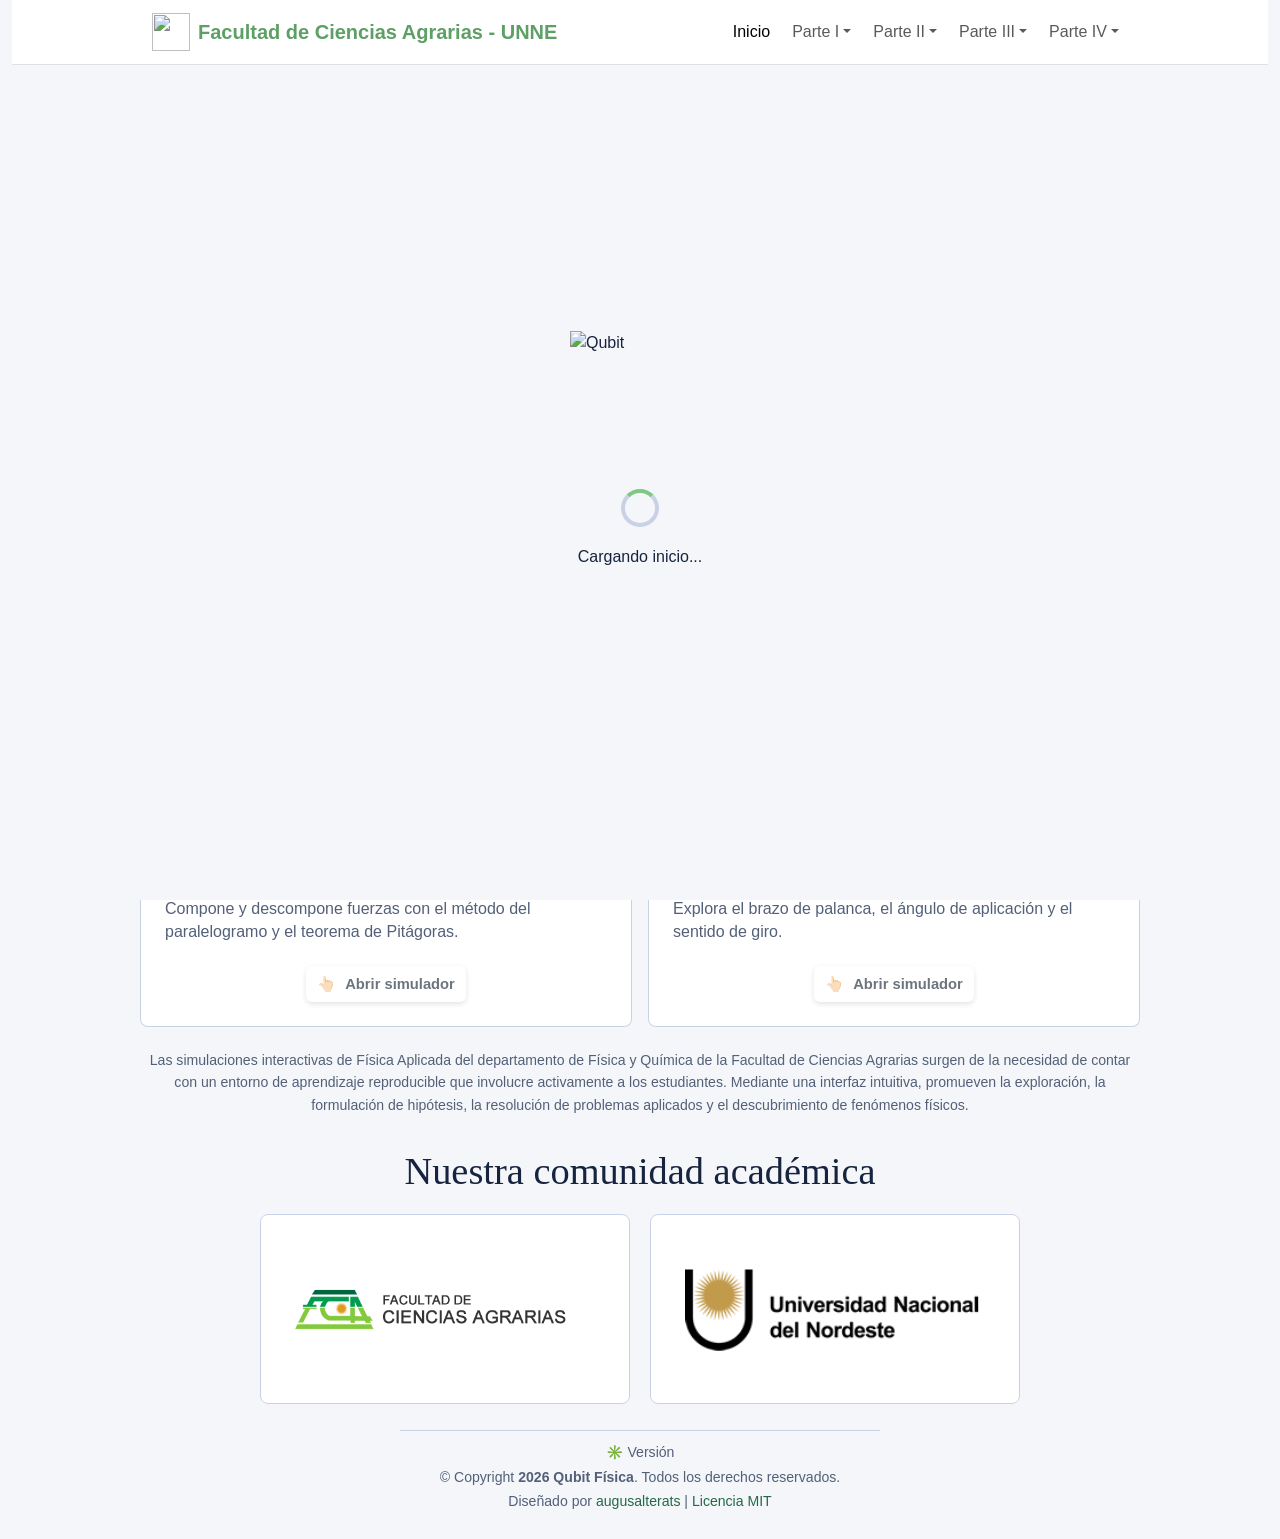
==== index.html @ 50d471bc "commit 01" ====
<!doctype html>
<html lang="es">

<head>
  <meta charset="utf-8">
  <meta name="viewport" content="width=device-width, initial-scale=1">
  <meta name="description" content="Selecciona un instrumento para practicar mediciones de Física.">
  <title>Simuladores | Física Aplicada</title>
  <link rel="icon" type="image/svg+xml" href="icoQubit.svg">
  <link href="https://cdn.jsdelivr.net/npm/bootstrap@5.3.3/dist/css/bootstrap.min.css" rel="stylesheet">
  <style>
    :root {
      color-scheme: light;
      --tinta: #17243f;
      --azul: #314986;
      --verde: #236943;
      --verde-marca: #4b8f57;
      --verde-marca-claro: #5e9f66;
      --fondo: #f4f6fa;
      --linea: #c9d2e4;
    }

    * {
      box-sizing: border-box;
    }

    body {
      min-height: 100vh;
      margin: 0;
      padding: 0 12px 24px;
      background: var(--fondo);
      color: var(--tinta);
      font-family: Arial, sans-serif;
    }

    #particulas {
      position: fixed;
      z-index: 0;
      inset: 0;
      display: block;
      width: 100%;
      height: 100%;
      pointer-events: none;
    }

    .barra-sitio {
      position: relative;
      z-index: 11;
    }

    .barra-sitio .container {
      max-width: 1000px;
    }

    .navbar-brand img {
      width: 38px;
      height: 38px;
      object-fit: contain;
    }

    .navbar-brand {
      color: var(--verde-marca-claro);
      transition: color .18s ease;
    }

    .navbar-brand:hover,
    .navbar-brand:focus {
      color: #3e7f49;
    }

    .barra-sitio .nav-link {
      border: 1px solid transparent;
      border-radius: 6px;
      transition: border-color .18s ease, box-shadow .18s ease;
    }

    .barra-sitio .nav-link:hover,
    .barra-sitio .nav-link:focus-visible {
      background: transparent;
      border-color: var(--azul);
      color: var(--azul);
      box-shadow: 0 2px 7px #17243f24;
    }

    .pantalla-carga {
      position: fixed;
      inset: 0;
      z-index: 10;
      display: flex;
      flex-direction: column;
      align-items: center;
      justify-content: center;
      gap: 18px;
      background: var(--fondo);
      pointer-events: none;
      transition: opacity .35s, visibility .35s;
    }

    .pantalla-carga.oculta {
      opacity: 0;
      visibility: hidden;
    }

    .gif-qubit {
      width: 140px;
      height: 140px;
      object-fit: contain;
    }

    .spinner {
      width: 38px;
      height: 38px;
      border: 4px solid var(--linea);
      border-top-color: #81c784;
      border-radius: 50%;
      animation: girar .8s linear infinite;
    }

    @keyframes girar {
      to {
        transform: rotate(360deg);
      }
    }

    main {
      position: relative;
      z-index: 1;
      width: min(100%, 1000px);
      margin: 32px auto 0;
    }

    header {
      margin-bottom: 28px;
    }

    .sobrelinea {
      margin: 0 0 8px;
      color: var(--verde);
      font-size: .82rem;
      font-weight: 700;
      text-transform: uppercase;
    }

    h1 {
      margin: 0;
      color: var(--azul);
      font-size: clamp(1.8rem, 5vw, 2.5rem);
    }

    header p {
      margin: 10px 0 0;
      color: #536078;
      line-height: 1.5;
    }

    header p + p {
      margin-top: 2px;
    }

    .opciones {
      display: grid;
      grid-template-columns: repeat(2, minmax(0, 1fr));
      gap: 16px;
    }

    .opcion {
      min-height: 210px;
      display: flex;
      flex-direction: column;
      align-items: flex-start;
      padding: 24px;
      border: 1px solid var(--linea);
      border-top: 4px solid var(--bs-primary);
      border-radius: 8px;
      background: #fff;
      color: inherit;
      text-decoration: none;
      transition: border-color .18s ease, transform .18s ease, box-shadow .18s ease;
    }

    .opcion:nth-child(5n + 2) {
      border-top-color: var(--bs-success);
    }

    .opcion:nth-child(5n + 3) {
      border-top-color: var(--bs-warning);
    }

    .opcion:nth-child(5n + 4) {
      border-top-color: var(--bs-danger);
    }

    .opcion:nth-child(5n + 5) {
      border-top-color: var(--bs-info);
    }

    .opcion:hover {
      transform: translateY(-3px);
      box-shadow: 0 8px 22px #14204218;
    }

    .opcion:focus-visible {
      outline: 3px solid #c2410c;
      outline-offset: 3px;
    }

    .simbolo {
      display: block;
      width: 48px;
      height: 48px;
      margin-bottom: 14px;
      color: var(--azul);
    }

    .simbolo svg {
      display: block;
      width: 100%;
      height: 100%;
      color: var(--azul);
    }

    .simbolo svg * {
      fill: none;
      stroke: currentColor;
      stroke-width: 2.2;
      stroke-linecap: round;
      stroke-linejoin: round;
    }

    .simbolo svg .brote {
      stroke: var(--verde);
    }

    .opcion:last-child .simbolo {
      color: var(--verde);
    }

    h2 {
      margin: 0;
      font-size: 1.3rem;
    }

    .descripcion {
      margin: 8px 0 22px;
      color: #536078;
      line-height: 1.45;
    }

    .abrir {
      display: inline-flex;
      align-items: center;
      align-self: center;
      gap: 10px;
      margin-top: auto;
      padding: 7px 11px;
      border-radius: 6px;
      background: #fff;
      box-shadow: 0 2px 5px #17243f20;
      color: var(--azul);
      font-size: .92rem;
      font-weight: 700;
      transition: background-color .18s ease, box-shadow .18s ease;
    }

    .opcion:last-child .abrir {
      color: var(--verde);
    }

    .opcion:hover .abrir {
      background: #fff;
      box-shadow: 0 4px 9px #17243f30;
    }

    .opcion:last-child:hover .abrir {
      background: #fff;
    }

    .abrir>span {
      transition: transform .18s ease;
    }

    .opcion:hover .abrir>span {
      transform: translateX(3px);
    }

    footer {
      position: relative;
      z-index: 1;
      margin: 22px auto 0;
      color: #536078;
      font-size: .88rem;
      line-height: 1.6;
      text-align: center;
    }

    footer p {
      margin: 2px 0;
    }

    footer .presentacion {
      text-align: center;
    }

    .instituciones {
      margin: 32px auto 26px;
      max-width: 760px;
    }

    .instituciones h2 {
      margin-bottom: 20px;
      color: var(--tinta);
      font-family: Georgia, 'Times New Roman', serif;
      font-size: clamp(1.7rem, 4vw, 2.4rem);
    }

    .logos-instituciones {
      display: grid;
      grid-template-columns: repeat(2, minmax(0, 1fr));
      gap: 20px;
    }

    .logo-institucion {
      display: flex;
      align-items: center;
      justify-content: center;
      min-height: 190px;
      padding: 28px;
      border: 1px solid var(--linea);
      border-radius: 8px;
      background: #fff;
      transition: transform .18s ease, box-shadow .18s ease;
    }

    .logo-institucion:hover {
      transform: translateY(-3px);
      box-shadow: 0 8px 22px #14204218;
    }

    .logo-institucion:focus-visible {
      outline: 3px solid var(--verde);
      outline-offset: 4px;
    }

    .logo-institucion img {
      display: block;
      width: 100%;
      max-width: 300px;
      height: 100px;
      object-fit: contain;
    }

    .separador-version {
      width: min(480px, 85%);
      margin: 10px auto;
      border: 0;
      border-top: 1px solid var(--linea);
      opacity: 1;
    }

    footer a {
      color: var(--verde);
      text-decoration: none;
    }

    @media (max-width: 600px) {
      body {
        padding: 0 12px 16px;
      }

      main {
        margin-top: 22px;
      }

      .opciones {
        grid-template-columns: 1fr;
      }

      .opcion {
        min-height: 180px;
      }

      .logos-instituciones {
        grid-template-columns: 1fr;
        gap: 14px;
      }

      .logo-institucion {
        min-height: 160px;
      }
    }

    @media (prefers-reduced-motion: reduce) {

      *,
      *::before,
      *::after {
        transition-duration: .01ms !important;
      }

      .spinner {
        animation: none;
      }
    }

    .menu-parte {
      max-width: calc(100vw - 24px);
      max-height: 70vh;
      overflow-y: auto;
    }

    .menu-parte .dropdown-header {
      white-space: normal;
      overflow-wrap: anywhere;
    }

    .menu-parte .titulo-parte {
      color: var(--azul);
      font-weight: 700;
    }
  </style>
  <link rel="stylesheet" href="responsive.css">
</head>

<body>
  <canvas id="particulas" aria-hidden="true"></canvas>
  <div class="pantalla-carga" id="pantallaCarga" role="status" aria-live="polite">
    <img class="gif-qubit" src="qubit.gif" alt="Qubit">
    <span class="spinner" aria-hidden="true"></span>
    <span>Cargando inicio...</span>
  </div>
  <nav class="navbar navbar-expand-xl bg-white border-bottom barra-sitio" aria-label="Navegación principal">
    <div class="container">
      <a class="navbar-brand d-flex align-items-center gap-2 fw-bold" href="index.html"><img src="logoQubit.svg"
          alt=""><span>Facultad de Ciencias Agrarias - UNNE</span></a>
      <button class="navbar-toggler" type="button" data-bs-toggle="collapse" data-bs-target="#menuPrincipal"
        aria-controls="menuPrincipal" aria-expanded="false" aria-label="Abrir o cerrar navegación">
        <span class="navbar-toggler-icon"></span>
      </button>
      <div class="collapse navbar-collapse" id="menuPrincipal">
        <div class="navbar-nav ms-auto gap-1">
          <a class="nav-link active" href="index.html" aria-current="page">Inicio</a>
          <div class="nav-item dropdown">
            <button class="nav-link dropdown-toggle" type="button" data-bs-toggle="dropdown" aria-expanded="false">Parte
              I</button>
            <ul class="dropdown-menu menu-parte">
              <li>
                <h6 class="dropdown-header titulo-parte">MECÁNICA</h6>
              </li>
              <li>
                <hr class="dropdown-divider">
              </li>
              <li>
                <h6 class="dropdown-header">UNIDAD 1 - MEDICIONES</h6>
              </li>
              <li><a class="dropdown-item" href="vernier.html">Calibre Vernier</a></li>
              <li><a class="dropdown-item" href="micrometro.html">Micrómetro</a></li>
              <li><a class="dropdown-item" href="pipeta.html">Pipeta graduada</a></li>
              <li><a class="dropdown-item" href="probeta.html">Probeta graduada</a></li>
              <li>
                <hr class="dropdown-divider">
              </li>
              <li>
                <h6 class="dropdown-header">UNIDAD 2 - ESTÁTICA</h6>
              </li>
              <li><a class="dropdown-item" href="fuerzas.html">Fuerzas en el plano XY</a></li>
              <li><a class="dropdown-item" href="torque.html">Torque o momento de una fuerza</a></li>
              <li>
                <hr class="dropdown-divider">
              </li>
              <li>
                <h6 class="dropdown-header">UNIDAD 3 - CINEMÁTICA</h6>
              </li>
              <li><button class="dropdown-item" type="button" disabled>Próximamente</button></li>
              <li>
                <hr class="dropdown-divider">
              </li>
              <li>
                <h6 class="dropdown-header">UNIDAD 4 - DINÁMICA</h6>
              </li>
              <li><button class="dropdown-item" type="button" disabled>Próximamente</button></li>
              <li>
                <hr class="dropdown-divider">
              </li>
              <li>
                <h6 class="dropdown-header">UNIDAD 5 - TRABAJO Y ENERGÍA</h6>
              </li>
              <li><button class="dropdown-item" type="button" disabled>Próximamente</button></li>
            </ul>
          </div>
          <div class="nav-item dropdown">
            <button class="nav-link dropdown-toggle" type="button" data-bs-toggle="dropdown" aria-expanded="false">Parte
              II</button>
            <ul class="dropdown-menu menu-parte">
              <li>
                <h6 class="dropdown-header titulo-parte">ESTÁTICA Y DINÁMICA DE LOS FLUIDOS</h6>
              </li>
              <li>
                <hr class="dropdown-divider">
              </li>
              <li>
                <h6 class="dropdown-header">UNIDAD 6 - HIDROSTÁTICA</h6>
              </li>
              <li><button class="dropdown-item" type="button" disabled>Próximamente</button></li>
              <li>
                <hr class="dropdown-divider">
              </li>
              <li>
                <h6 class="dropdown-header">UNIDAD 7 - HIDRODINÁMICA</h6>
              </li>
              <li><button class="dropdown-item" type="button" disabled>Próximamente</button></li>
              <li>
                <hr class="dropdown-divider">
              </li>
              <li>
                <h6 class="dropdown-header">UNIDAD 8 - FENÓMENOS DE TRANSPORTE</h6>
              </li>
              <li><button class="dropdown-item" type="button" disabled>Próximamente</button></li>
              <li>
                <hr class="dropdown-divider">
              </li>
              <li>
                <h6 class="dropdown-header">UNIDAD 9 - FENÓMENOS DE SUPERFICIE</h6>
              </li>
              <li><button class="dropdown-item" type="button" disabled>Próximamente</button></li>
            </ul>
          </div>
          <div class="nav-item dropdown">
            <button class="nav-link dropdown-toggle" type="button" data-bs-toggle="dropdown" aria-expanded="false">Parte
              III</button>
            <ul class="dropdown-menu menu-parte">
              <li>
                <h6 class="dropdown-header titulo-parte">CALOR Y TERMODINÁMICA</h6>
              </li>
              <li>
                <hr class="dropdown-divider">
              </li>
              <li>
                <h6 class="dropdown-header">UNIDAD 10 - CALOR Y TEMPERATURA</h6>
              </li>
              <li><button class="dropdown-item" type="button" disabled>Próximamente</button></li>
              <li>
                <hr class="dropdown-divider">
              </li>
              <li>
                <h6 class="dropdown-header">UNIDAD 11 - TRABAJO EN TERMODINÁMICA</h6>
              </li>
              <li><button class="dropdown-item" type="button" disabled>Próximamente</button></li>
            </ul>
          </div>
          <div class="nav-item dropdown">
            <button class="nav-link dropdown-toggle" type="button" data-bs-toggle="dropdown" aria-expanded="false">Parte
              IV</button>
            <ul class="dropdown-menu menu-parte">
              <li>
                <h6 class="dropdown-header titulo-parte">ELECTRICIDAD Y MAGNETISMO</h6>
              </li>
              <li>
                <hr class="dropdown-divider">
              </li>
              <li>
                <h6 class="dropdown-header">UNIDAD 12 - CAMPO ELÉCTRICO</h6>
              </li>
              <li><button class="dropdown-item" type="button" disabled>Próximamente</button></li>
              <li>
                <hr class="dropdown-divider">
              </li>
              <li>
                <h6 class="dropdown-header">UNIDAD 13 - CIRCUITOS DE CORRIENTE CONTINUA</h6>
              </li>
              <li><button class="dropdown-item" type="button" disabled>Próximamente</button></li>
              <li>
                <hr class="dropdown-divider">
              </li>
              <li>
                <h6 class="dropdown-header">UNIDAD 14 - CAMPO MAGNÉTICO Y FEM INDUCIDA</h6>
              </li>
              <li><button class="dropdown-item" type="button" disabled>Próximamente</button></li>
              <li>
                <hr class="dropdown-divider">
              </li>
              <li>
                <h6 class="dropdown-header">UNIDAD 15 - ONDAS Y ESPECTRO ELECTROMAGNÉTICO</h6>
              </li>
              <li><button class="dropdown-item" type="button" disabled>Próximamente</button></li>
            </ul>
          </div>
        </div>
      </div>
    </div>
  </nav>
  <main inert>
    <header>
      <p class="sobrelinea">Física Aplicada · Departamento de Física y Química </p>
      <h1>Simulaciones interactivas de Física Aplicada</h1>
      <p>💡<em> Diseñado disciplinar y pedagógicamente por el Profesor en Física <strong>Augusto Rodrigo Alterats</strong>.</em></p>
      <p>📌 Selecciona el simulador que quieres utilizar.</p>
    </header>
    <nav class="opciones" aria-label="Simuladores disponibles">
      <a class="opcion card" href="vernier.html">
        <span class="simbolo" aria-hidden="true">
          <svg viewBox="0 0 56 56" focusable="false">
            <path d="M7 21h42v14H7zM13 21v8M19 21v5M25 21v8M31 21v5M37 21v8M43 21v5" />
            <path d="M30 35v8h14v-8M33 39h8M35 39v3M38 39v2M41 39v3" />
          </svg>
        </span>
        <h2>Calibre Vernier</h2>
        <p class="descripcion">Practica la lectura de la regla principal y el nonio.</p>
        <span class="abrir text-secondary"><span aria-hidden="true">👆🏻</span>Abrir simulador</span>
      </a>
      <a class="opcion card" href="micrometro.html">
        <span class="simbolo" aria-hidden="true">
          <svg viewBox="0 0 56 56" focusable="false">
            <path d="M43 10H29a18 18 0 1 0 0 36h14M43 10v11M43 46V35" />
            <path d="M25 28h5M36 28h4M40 24v8h4M44 22h7v12h-7zM47 24v2M49 24v2M47 30v2M49 30v2" />
            <path class="brote" d="M30 28c1-5 5-7 7-5-1 4-3 5-7 5m1-1 4-3" />
          </svg>
        </span>
        <h2>Micrómetro</h2>
        <p class="descripcion">Practica la lectura del manguito, el tambor y el nonio.</p>
        <span class="abrir text-secondary"><span aria-hidden="true">👆🏻</span>Abrir simulador</span>
      </a>
      <a class="opcion card" href="pipeta.html">
        <span class="simbolo" aria-hidden="true"><svg viewBox="0 0 56 56">
            <path d="M22 5v35l6 11 6-11V5M22 17h12M22 23h7M22 29h12M22 35h7" />
            <path class="brote" d="M23 20q5 6 10 0" />
          </svg></span>
        <h2>Pipeta graduada</h2>
        <p class="descripcion">Practica el enrase con menisco cóncavo o convexo y distintas divisiones de escala.</p>
        <span class="abrir text-secondary"><span aria-hidden="true">👆🏻</span>Abrir simulador</span>
      </a>
      <a class="opcion card" href="probeta.html">
        <span class="simbolo" aria-hidden="true"><svg viewBox="0 0 56 56" focusable="false">
            <path d="M19 5v37h18V5M17 5h22M25 42v5h6v-5M14 47h28v5H14zM28 12h9M32 19h5M28 26h9M32 33h5" />
            <path class="brote" d="M20 22q8 6 16 0" />
          </svg></span>
        <h2>Probeta graduada</h2>
        <p class="descripcion">Practica la lectura del volumen y el enrase con distintos meniscos y divisiones de
          escala.</p>
        <span class="abrir text-secondary"><span aria-hidden="true">👆🏻</span>Abrir simulador</span>
      </a>
      <a class="opcion card" href="fuerzas.html">
        <span class="simbolo" aria-hidden="true"><svg viewBox="0 0 56 56">
            <path d="M8 46h40M10 48V8M10 44l30-28M32 16h8v8M10 44h30M34 38l6 6-6 6M10 44V16M4 22l6-6 6 6" />
            <path class="brote" d="M10 16h30v28" />
          </svg></span>
        <h2>Fuerzas en el plano XY</h2>
        <p class="descripcion">Compone y descompone fuerzas con el método del paralelogramo y el teorema de Pitágoras.
        </p>
        <span class="abrir text-secondary"><span aria-hidden="true">👆🏻</span>Abrir simulador</span>
      </a>
      <a class="opcion card" href="torque.html">
        <span class="simbolo" aria-hidden="true"><svg viewBox="0 0 56 56">
            <path d="M8 36h38M8 31v10M38 36V10M32 16l6-6 6 6" />
            <path class="brote" d="M12 24a14 14 0 0 1 21-10M27 11l6 3-3 6" />
          </svg></span>
        <h2>Torque o momento de una fuerza</h2>
        <p class="descripcion">Explora el brazo de palanca, el ángulo de aplicación y el sentido de giro.</p>
        <span class="abrir text-secondary"><span aria-hidden="true">👆🏻</span>Abrir simulador</span>
      </a>
    </nav>
    <footer>
      <p class="presentacion">Las simulaciones interactivas de Física Aplicada del departamento de Física y Química de
        la Facultad de Ciencias Agrarias surgen de la necesidad de contar con un entorno de aprendizaje reproducible que
        involucre activamente a los estudiantes. Mediante una interfaz intuitiva, promueven la exploración, la
        formulación de hipótesis, la resolución de problemas aplicados y el descubrimiento de fenómenos físicos.</p>
      <section class="instituciones" aria-labelledby="titulo-instituciones">
        <h2 id="titulo-instituciones">Nuestra comunidad académica</h2>
        <div class="logos-instituciones">
          <a class="logo-institucion" href="https://www.agr.unne.edu.ar/">
            <img src="assets/logo-fca.png" alt="Facultad de Ciencias Agrarias (FCA)" width="477" height="75" loading="lazy">
          </a>
          <a class="logo-institucion" href="https://www.unne.edu.ar/">
            <img src="assets/logo-unne.png" alt="Universidad Nacional del Nordeste (UNNE)" width="262" height="75" loading="lazy">
          </a>
        </div>
      </section>
      <hr class="separador-version">
      <p><span class="icono-version">✳️</span> Versión <span data-app-version></span></p>
      <p>© Copyright <strong>2026 Qubit Física</strong>. Todos los derechos reservados.</p>
      <p>Diseñado por <a href="https://github.com/qubitfisica">augusalterats</a> | <a
          href="https://qubitfisica.com.ar/LICENSE.md">Licencia MIT</a></p>
    </footer>
  </main>
  <script src="https://cdn.jsdelivr.net/npm/bootstrap@5.3.3/dist/js/bootstrap.bundle.min.js"></script>
  <script src="particulas.js"></script>
  <script src="version.js"></script>
  <script>
    window.addEventListener('load', () => setTimeout(() => {
      document.querySelector('#pantallaCarga').classList.add('oculta');
      document.querySelector('main').removeAttribute('inert');
    }, 2000));
  </script>
</body>

</html>
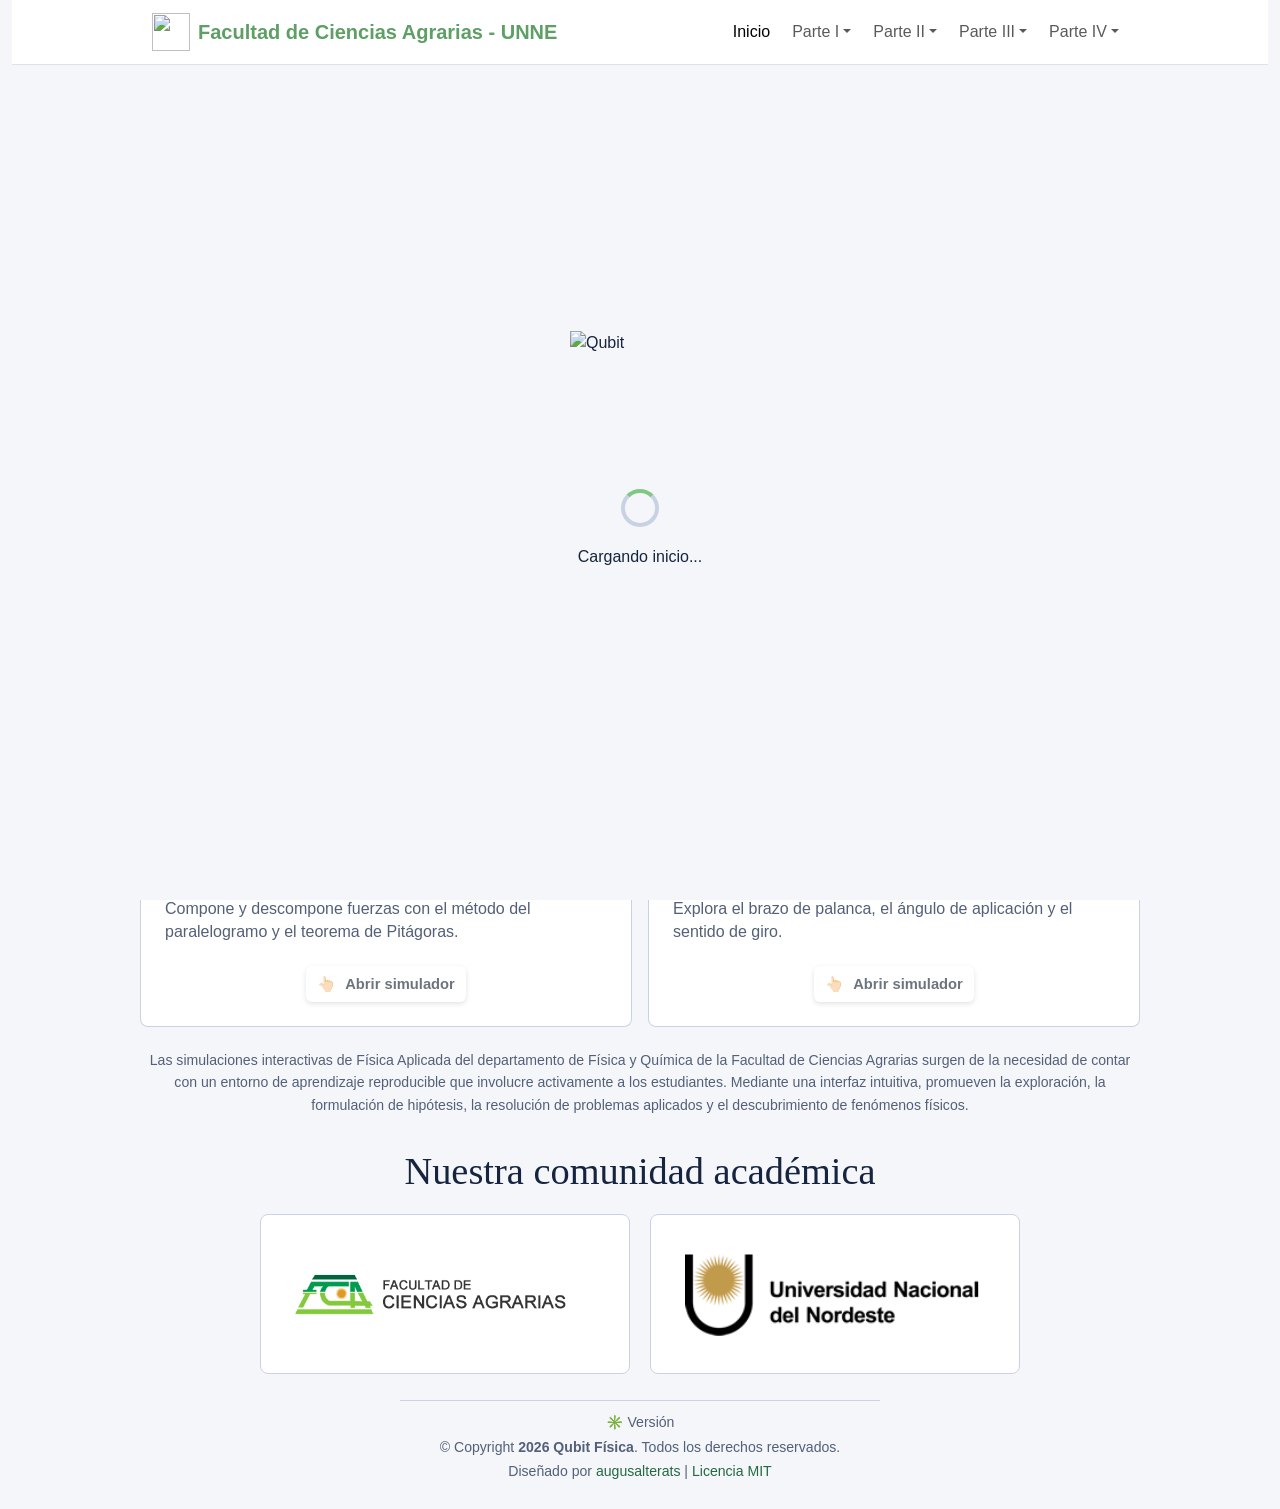
==== commit 2b73b7c4: "commit 01" ====
--- a/index.html
+++ b/index.html
@@ -323,8 +323,8 @@
       display: flex;
       align-items: center;
       justify-content: center;
-      min-height: 190px;
-      padding: 28px;
+      min-height: 160px;
+      padding: 20px 28px;
       border: 1px solid var(--linea);
       border-radius: 8px;
       background: #fff;
@@ -385,7 +385,7 @@
       }
 
       .logo-institucion {
-        min-height: 160px;
+        min-height: 145px;
       }
     }
 
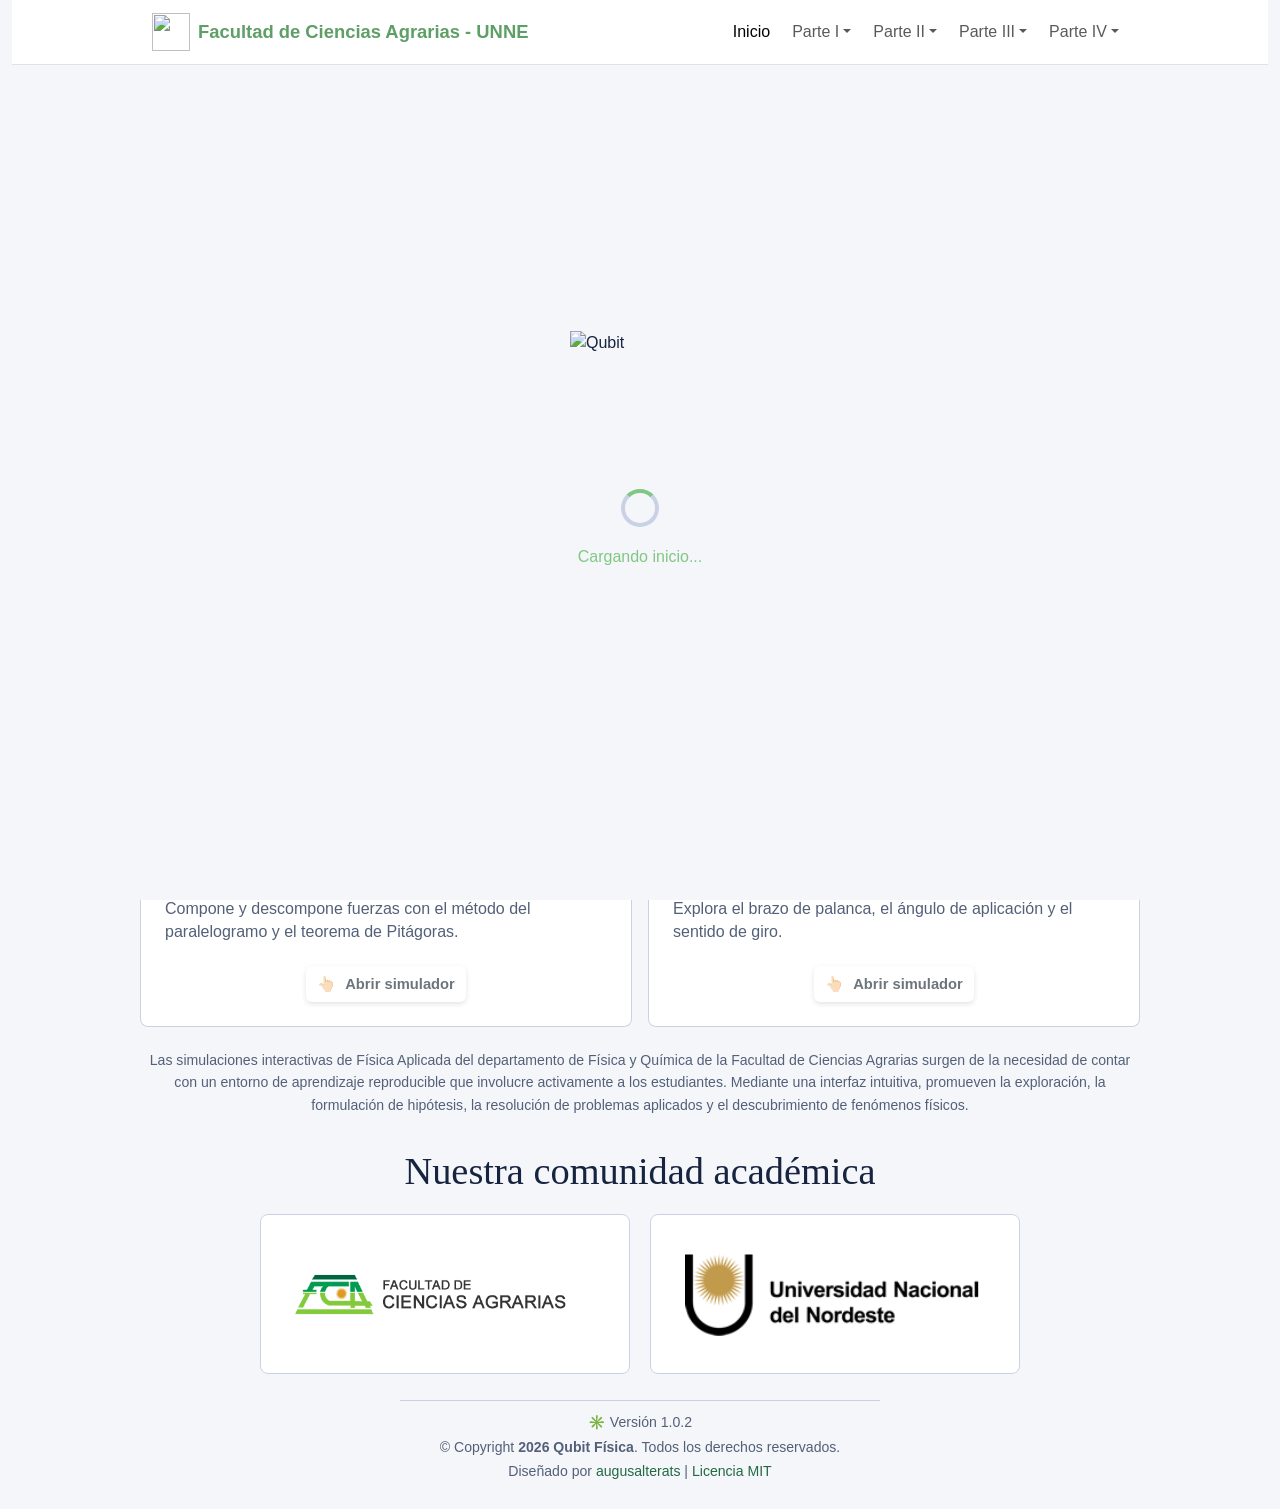
==== commit 968da9c7: "licencia" ====
--- a/index.html
+++ b/index.html
@@ -1,4 +1,5 @@
 <!doctype html>
+<!-- © 2026 Augusto Rodrigo Alterats. Uso educativo con cita de autoría. -->
 <html lang="es">
 
 <head>
@@ -666,10 +667,10 @@
       <section class="instituciones" aria-labelledby="titulo-instituciones">
         <h2 id="titulo-instituciones">Nuestra comunidad académica</h2>
         <div class="logos-instituciones">
-          <a class="logo-institucion" href="https://www.agr.unne.edu.ar/">
+          <a class="logo-institucion" href="https://www.agr.unne.edu.ar/" target="_blank" rel="noopener noreferrer">
             <img src="assets/logo-fca.png" alt="Facultad de Ciencias Agrarias (FCA)" width="477" height="75" loading="lazy">
           </a>
-          <a class="logo-institucion" href="https://www.unne.edu.ar/">
+          <a class="logo-institucion" href="https://www.unne.edu.ar/" target="_blank" rel="noopener noreferrer">
             <img src="assets/logo-unne.png" alt="Universidad Nacional del Nordeste (UNNE)" width="262" height="75" loading="lazy">
           </a>
         </div>
--- a/responsive.css
+++ b/responsive.css
@@ -0,0 +1,92 @@
+/* © 2026 Augusto Rodrigo Alterats. Uso educativo con cita de autoría. */
+/* Shared navigation and mobile layout for all three pages. */
+.pantalla-carga > span:not(.spinner) { color: #81c784; }
+
+/* Center editable values across all simulators, including generated inputs. */
+input:not([type]),
+input[type="text"],
+input[type="number"],
+input[type="email"],
+input[type="password"],
+input[type="search"],
+input[type="tel"],
+input[type="url"],
+input[type="date"],
+input[type="datetime-local"],
+input[type="month"],
+input[type="time"],
+input[type="week"] {
+  text-align: center;
+}
+
+.barra-sitio .container { gap: 12px; }
+.barra-sitio .navbar-brand {
+  min-width: 0;
+  margin-right: 0;
+  white-space: normal;
+  font-size: clamp(.9rem, 2.4vw, 1.15rem);
+  line-height: 1.3;
+}
+.barra-sitio .navbar-brand img { flex-shrink: 0; }
+.barra-sitio .navbar-brand span { overflow-wrap: anywhere; }
+.barra-sitio .navbar-toggler {
+  flex-shrink: 0;
+  min-width: 44px;
+  min-height: 44px;
+  padding: 6px 8px;
+  background: transparent;
+}
+.barra-sitio .nav-link { min-height: 44px; padding: 10px 12px; text-align: left; }
+.barra-sitio .dropdown-item { min-height: 44px; white-space: normal; overflow-wrap: anywhere; }
+.barra-sitio .dropdown-menu { width: min(350px, calc(100vw - 48px)); }
+.barra-sitio .navbar-nav > .dropdown:last-child .dropdown-menu { right: 0; left: auto; }
+main, .encabezado h1, fieldset { min-width: 0; }
+.control-grupo { display: flex; align-items: center; gap: 10px; min-width: 0; }
+.control-grupo > label { flex-shrink: 0; }
+footer, .nota, #lectura { overflow-wrap: anywhere; }
+.zoom-instrumento { min-width: 0; margin-bottom: 16px; }
+.zoom-controles { display: flex; flex-wrap: wrap; align-items: center; gap: 8px; }
+.zoom-controles > span { font-weight: bold; }
+.zoom-controles button { min-width: 44px; min-height: 44px; }
+.zoom-controles button:disabled { opacity: .45; cursor: default; }
+.zoom-controles button:focus-visible, .escala-ventana:focus-visible { outline: 3px solid #c2410c; outline-offset: 2px; }
+.zoom-nivel { min-width: 65px; text-align: center; font-weight: bold; }
+.zoom-ayuda { margin: 8px 0; color: #536078; font-size: .9rem; }
+.escala-ventana { width: 100%; overflow-x: auto; border: 1px solid #c9d2e4; border-radius: 8px; }
+.escala-ventana canvas { max-width: none; border: 0; border-radius: 0; }
+.zoom-instrumento[data-zoom-eje="vertical"] .escala-ventana { aspect-ratio: 1000 / 760; overflow: auto; }
+.zoom-recorrido { display: block; margin-top: 8px; }
+.zoom-recorrido[hidden] { display: none; }
+.zoom-recorrido input[type="range"] { display: block; width: 100%; min-height: 44px; }
+
+@media (max-width: 1199.98px) {
+  .barra-sitio .navbar-brand { flex: 1; }
+  .barra-sitio .navbar-collapse { flex-basis: 100%; }
+  .barra-sitio .navbar-nav { padding-top: 8px; border-top: 1px solid #c9d2e4; }
+  .barra-sitio .dropdown-menu {
+    width: 100%;
+    max-width: 100%;
+    max-height: 55vh;
+    max-height: 55dvh;
+    margin-top: 4px;
+  }
+}
+
+@media (max-width: 600px) {
+  .barra-sitio .container { padding-inline: 0; gap: 8px; }
+  .barra-sitio .navbar-brand img { width: 32px; height: 32px; }
+  .opcion { padding: 20px; }
+  .abrir { min-height: 44px; }
+  .encabezado { align-items: flex-start; gap: 10px; }
+  #panel { display: grid; grid-template-columns: minmax(0, 1fr) minmax(0, 1fr); gap: 12px; }
+  #panel > button, #panel > output { grid-column: 1 / -1; }
+  #panel > .control-grupo { grid-column: 1 / -1; display: grid; grid-template-columns: minmax(0, 1fr) minmax(0, 1fr); gap: 12px; }
+  .control-grupo > label { align-self: center; }
+  #panel input[type="range"] { width: 100%; min-width: 0; min-height: 44px; }
+  #panel .form-select { width: 100% !important; min-width: 0; min-height: 44px; }
+  #lectura { width: 100%; margin-left: 0; font-size: 1rem; }
+  fieldset label { min-height: 44px; }
+  fieldset input[type="checkbox"] { flex-shrink: 0; width: 18px; height: 18px; }
+  .ecuacion { font-size: 1rem; }
+  code { white-space: normal; overflow-wrap: anywhere; }
+}
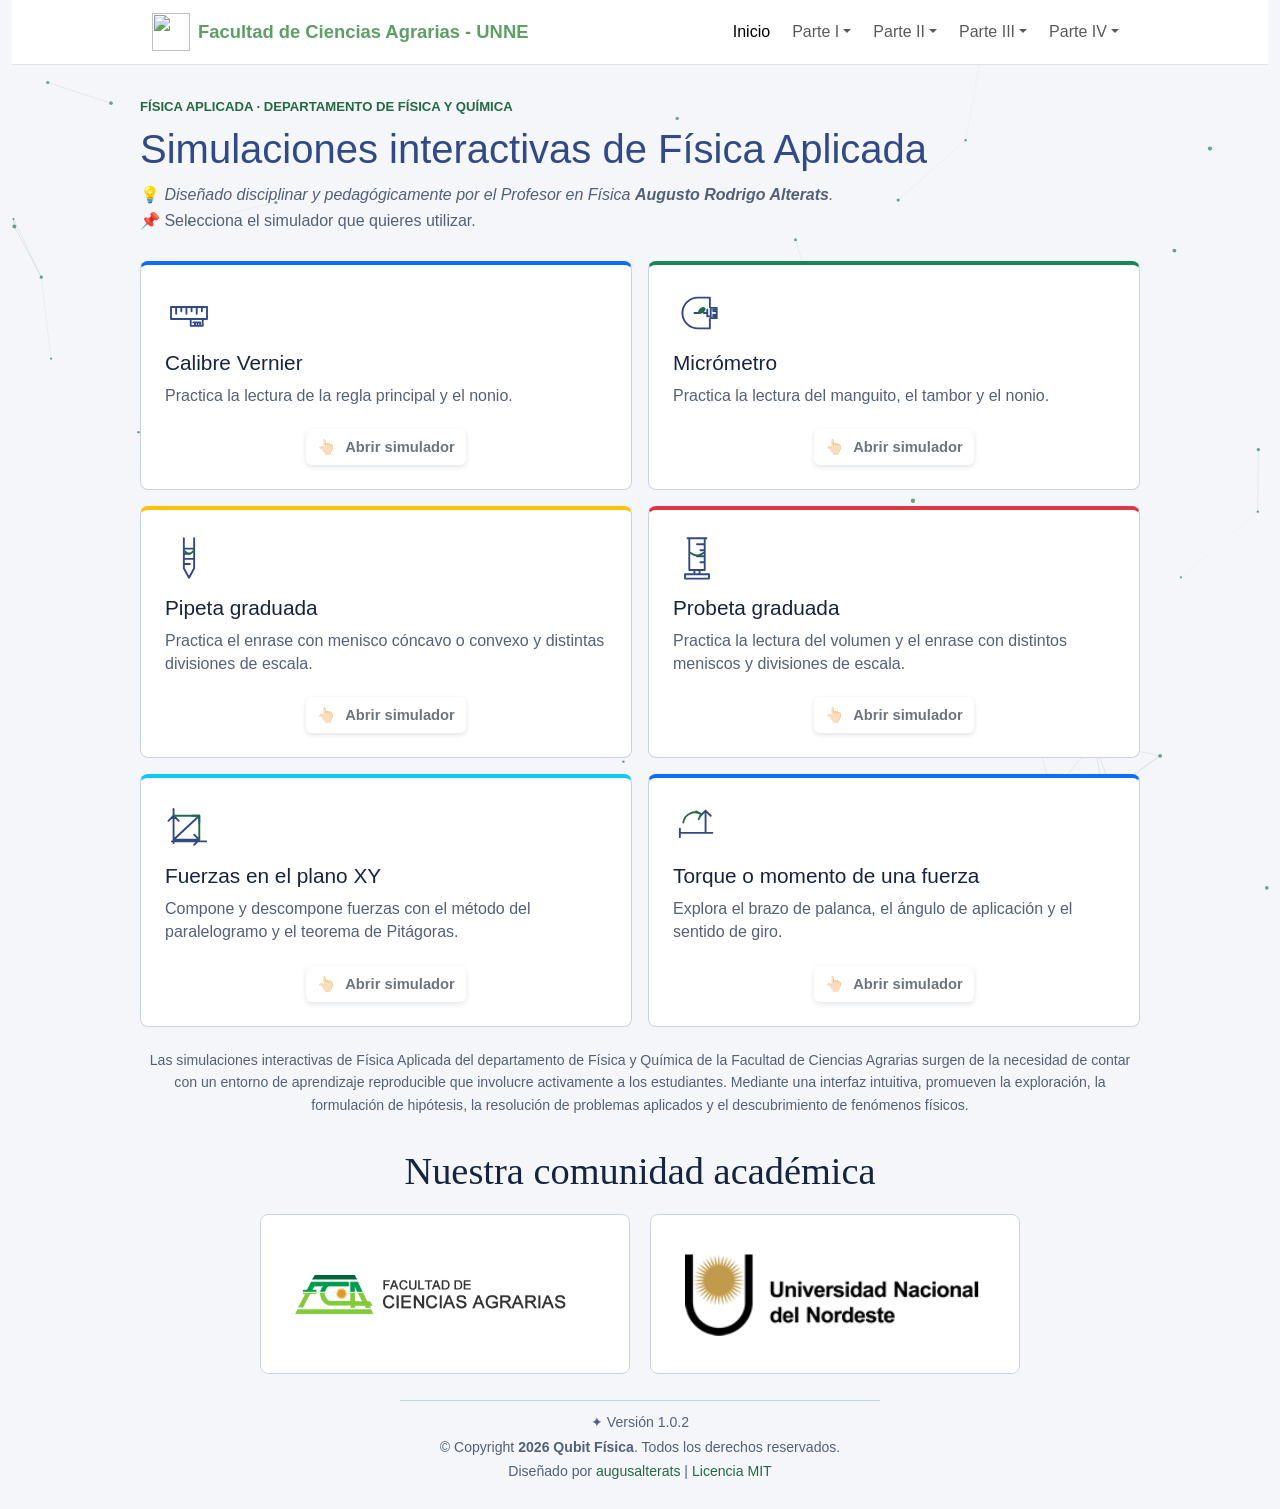
==== commit 348cf35e: "commit 01" ====
--- a/index.html
+++ b/index.html
@@ -676,7 +676,7 @@
         </div>
       </section>
       <hr class="separador-version">
-      <p><span class="icono-version">✳️</span> Versión <span data-app-version></span></p>
+      <p><span class="icono-version" aria-hidden="true">✦</span> Versión <span data-app-version></span></p>
       <p>© Copyright <strong>2026 Qubit Física</strong>. Todos los derechos reservados.</p>
       <p>Diseñado por <a href="https://github.com/qubitfisica">augusalterats</a> | <a
           href="https://qubitfisica.com.ar/LICENSE.md">Licencia MIT</a></p>
--- a/responsive.css
+++ b/responsive.css
@@ -90,3 +90,72 @@
   .ecuacion { font-size: 1rem; }
   code { white-space: normal; overflow-wrap: anywhere; }
 }
+
+/* Pantalla completa de los gráficos y los instrumentos. */
+.aviso-girar-celular { display:none; }
+@media (max-width: 600px) and (orientation: portrait) and (pointer: coarse) {
+  .zoom-instrumento.ampliada .aviso-girar-celular {
+    display:block;
+    flex-shrink:0;
+    margin-bottom:12px;
+    padding:10px 12px;
+    border:1px solid #c9d2e4;
+    border-radius:8px;
+    background:#eef4ff;
+    color:#17243f;
+    text-align:center;
+    font-weight:600;
+  }
+}
+.vista-grafico .cabecera { display:flex; align-items:center; flex-wrap:wrap; }
+.acciones-grafico { display:flex; align-items:center; gap:12px; margin-left:auto; margin-bottom:8px; }
+.pantalla-completa { display:grid; place-items:center; width:44px; height:44px; padding:10px; margin-left:auto; flex-shrink:0; }
+.cabecera > .pantalla-completa { margin-bottom:8px; }
+.zoom-instrumento > .zoom-controles { margin-bottom:8px; }
+.pantalla-completa svg { display:block; width:22px; height:22px; }
+.icono-minimizar { display:none; }
+.ampliada { width:100%; height:100%; padding:16px; background:#fff; color:#17243f; display:flex; flex-direction:column; overflow:hidden; box-sizing:border-box; }
+.vista-grafico.ampliada #plano { flex:1; min-height:0; height:0; aspect-ratio:auto; }
+.ampliada .cabecera h2 { margin:0; }
+.ampliada .cabecera { flex-shrink:0; margin-bottom:8px; }
+.ampliada .ayuda, .ampliada .zoom-ayuda { display:none; }
+.vista-grafico.ampliada .zoom-controles { margin:8px 0 0; }
+.ampliada .icono-maximizar { display:none; }
+.ampliada .icono-minimizar { display:block; }
+.ampliada-respaldo { position:fixed; inset:0; z-index:2000; height:100dvh; }
+body.grafico-ampliado { overflow:hidden; }
+.zoom-instrumento.ampliada .escala-ventana { flex:1; min-height:0; aspect-ratio:auto; overflow:auto; }
+.zoom-instrumento.ampliada .escala-ventana canvas { display:block; width:calc(var(--ancho-instrumento) * var(--zoom-instrumento, 1)) !important; height:auto; margin-inline:auto; }
+.zoom-instrumento.ampliada .zoom-controles, .ampliada .leyenda, .ampliada .zoom-recorrido { flex-shrink:0; }
+.enrase-ampliado { position:absolute; top:14px; right:14px; width: min(320px, calc(100% - 28px)); max-height:calc(100% - 80px); overflow:auto; padding:12px; border:1px solid #c9d2e4; border-radius:8px; background:#fffffff2; }
+.enrase-ampliado[hidden] { display:none; }
+.enrase-ampliado .practica { display:flex; flex-wrap:wrap; gap:8px; margin:0; }
+.enrase-ampliado #lectura { position:static; display:block; max-width:100%; margin:8px 0 0; text-align:left; }
+.enrase-ampliado #lectura[hidden] { display:none; }
+.enrase-ampliado #estado { margin:8px 0 0; font-size:.9rem; }
+.enrase-ampliado #estado:empty { display:none; }
+
+/* Reservar espacio para comprobar el enrase sin cubrir el instrumento en móviles. */
+@media (max-width: 600px), (max-width: 1000px) and (pointer: coarse) {
+  .zoom-instrumento.ampliada .contenedor-menisco {
+    display:flex;
+    flex-direction:column;
+    gap:8px;
+  }
+  .zoom-instrumento.ampliada .contenedor-menisco .escala-ventana {
+    height:auto;
+    min-width:0;
+  }
+  .enrase-ampliado {
+    position:static;
+    flex-shrink:0;
+    width:100%;
+    max-height:45%;
+    box-sizing:border-box;
+    background:#fff;
+  }
+}
+@media (max-width: 1000px) and (orientation: landscape) and (pointer: coarse) {
+  .zoom-instrumento.ampliada .contenedor-menisco { flex-direction:row; }
+  .enrase-ampliado { width:240px; max-width:45%; max-height:100%; }
+}
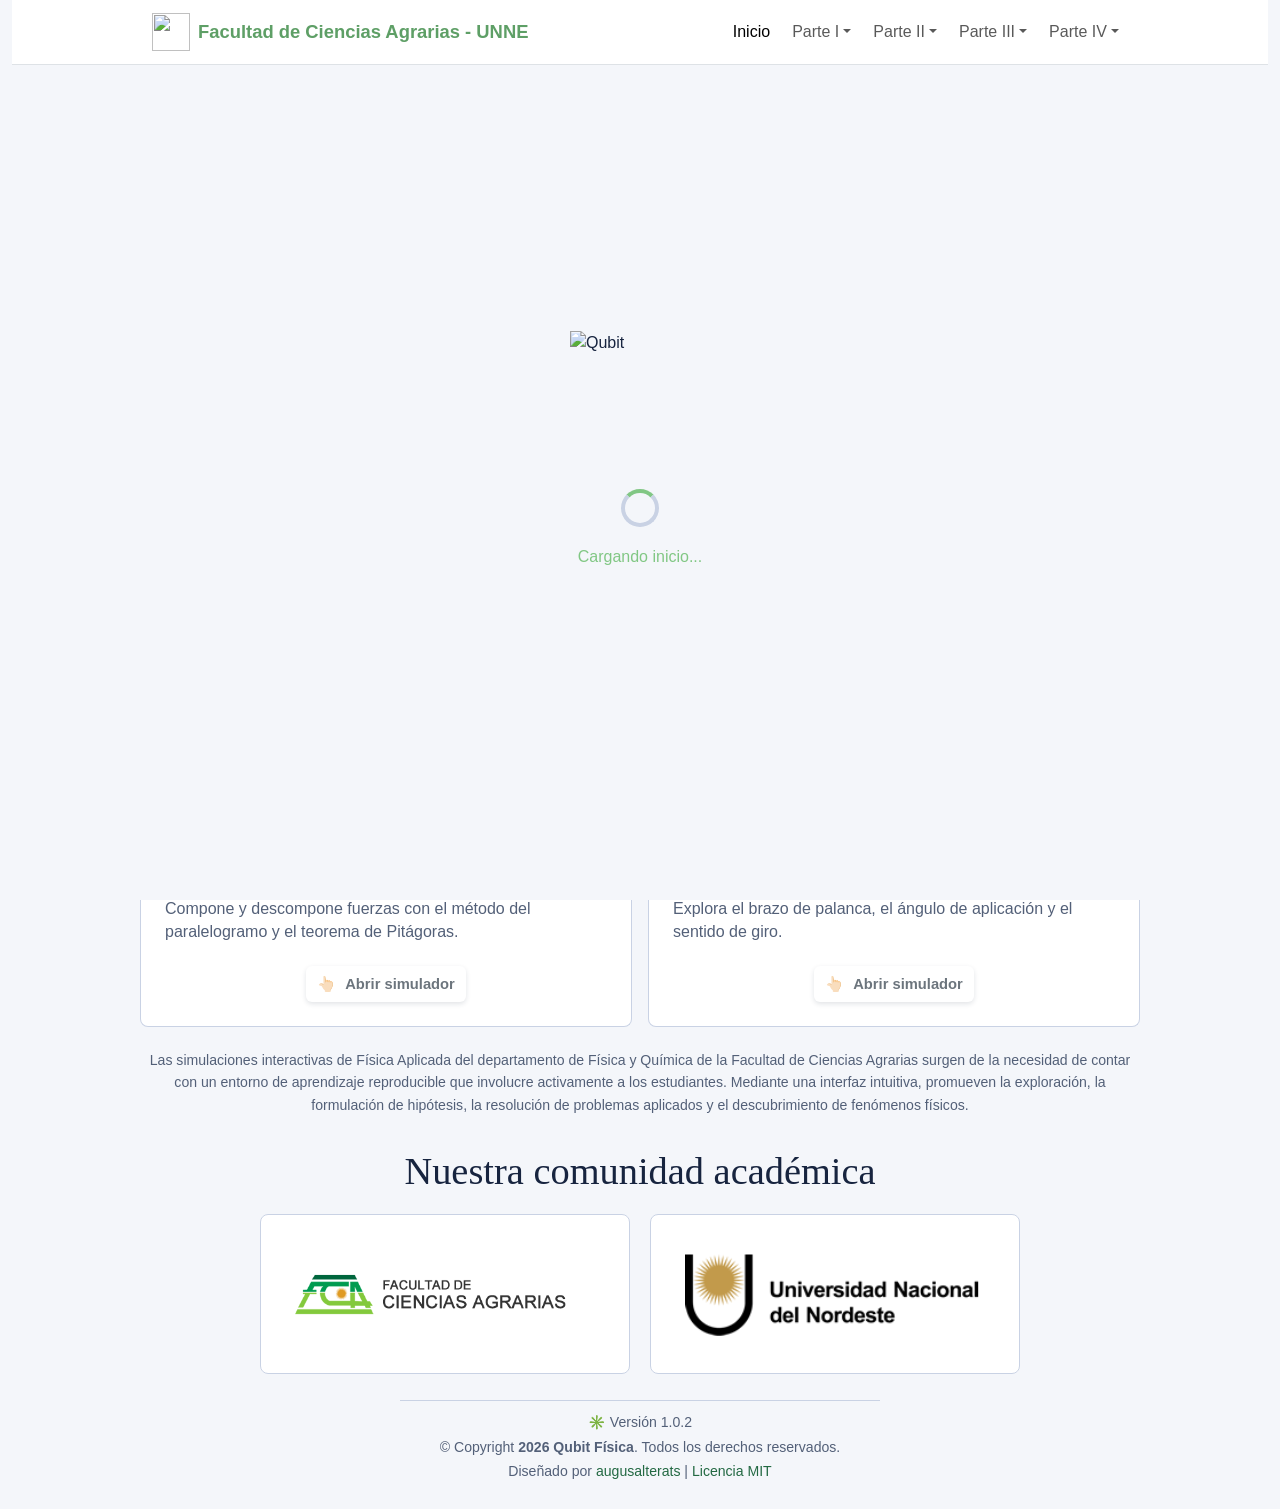
==== commit 04670719: "commit 01" ====
--- a/index.html
+++ b/index.html
@@ -676,7 +676,7 @@
         </div>
       </section>
       <hr class="separador-version">
-      <p><span class="icono-version" aria-hidden="true">✦</span> Versión <span data-app-version></span></p>
+      <p><span class="icono-version">✳️</span> Versión <span data-app-version></span></p>
       <p>© Copyright <strong>2026 Qubit Física</strong>. Todos los derechos reservados.</p>
       <p>Diseñado por <a href="https://github.com/qubitfisica">augusalterats</a> | <a
           href="https://qubitfisica.com.ar/LICENSE.md">Licencia MIT</a></p>
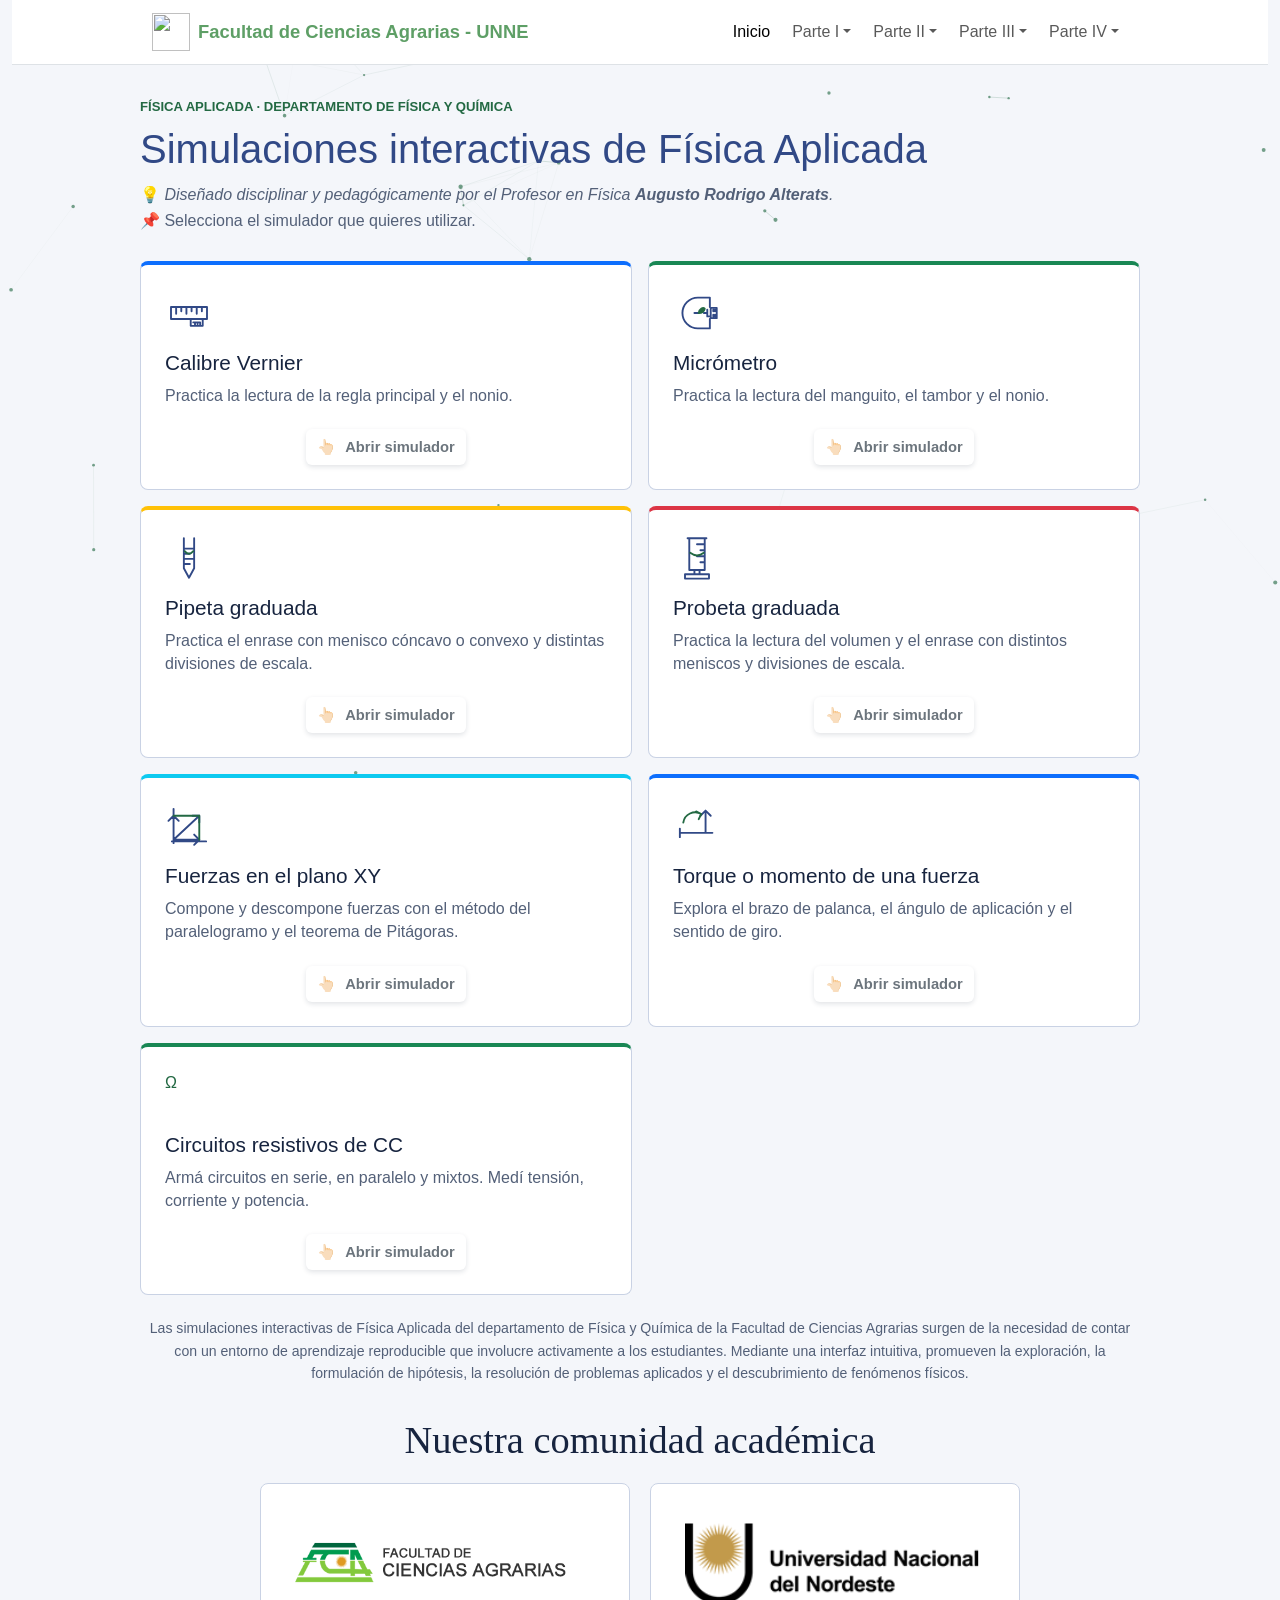
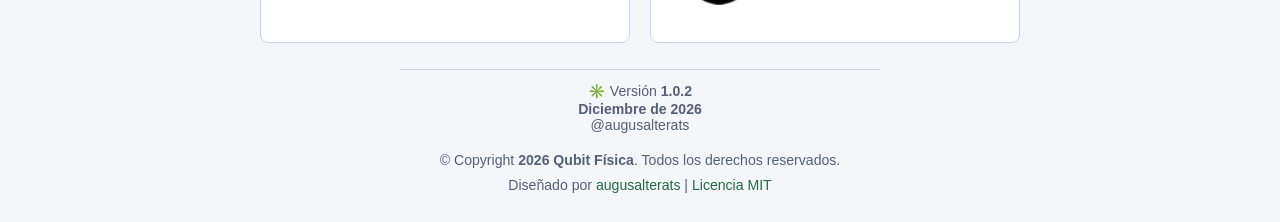
==== commit dc1d58b0: "circuitos R" ====
--- a/index.html
+++ b/index.html
@@ -568,7 +568,7 @@
               <li>
                 <h6 class="dropdown-header">UNIDAD 13 - CIRCUITOS DE CORRIENTE CONTINUA</h6>
               </li>
-              <li><button class="dropdown-item" type="button" disabled>Próximamente</button></li>
+              <li><a class="dropdown-item" href="circuitos.html">Circuitos resistivos de CC</a></li>
               <li>
                 <hr class="dropdown-divider">
               </li>
@@ -658,6 +658,12 @@
         <p class="descripcion">Explora el brazo de palanca, el ángulo de aplicación y el sentido de giro.</p>
         <span class="abrir text-secondary"><span aria-hidden="true">👆🏻</span>Abrir simulador</span>
       </a>
+      <a class="opcion card" href="circuitos.html">
+        <span class="simbolo" aria-hidden="true">Ω</span>
+        <h2>Circuitos resistivos de CC</h2>
+        <p class="descripcion">Armá circuitos en serie, en paralelo y mixtos. Medí tensión, corriente y potencia.</p>
+        <span class="abrir text-secondary"><span aria-hidden="true">👆🏻</span>Abrir simulador</span>
+      </a>
     </nav>
     <footer>
       <p class="presentacion">Las simulaciones interactivas de Física Aplicada del departamento de Física y Química de
